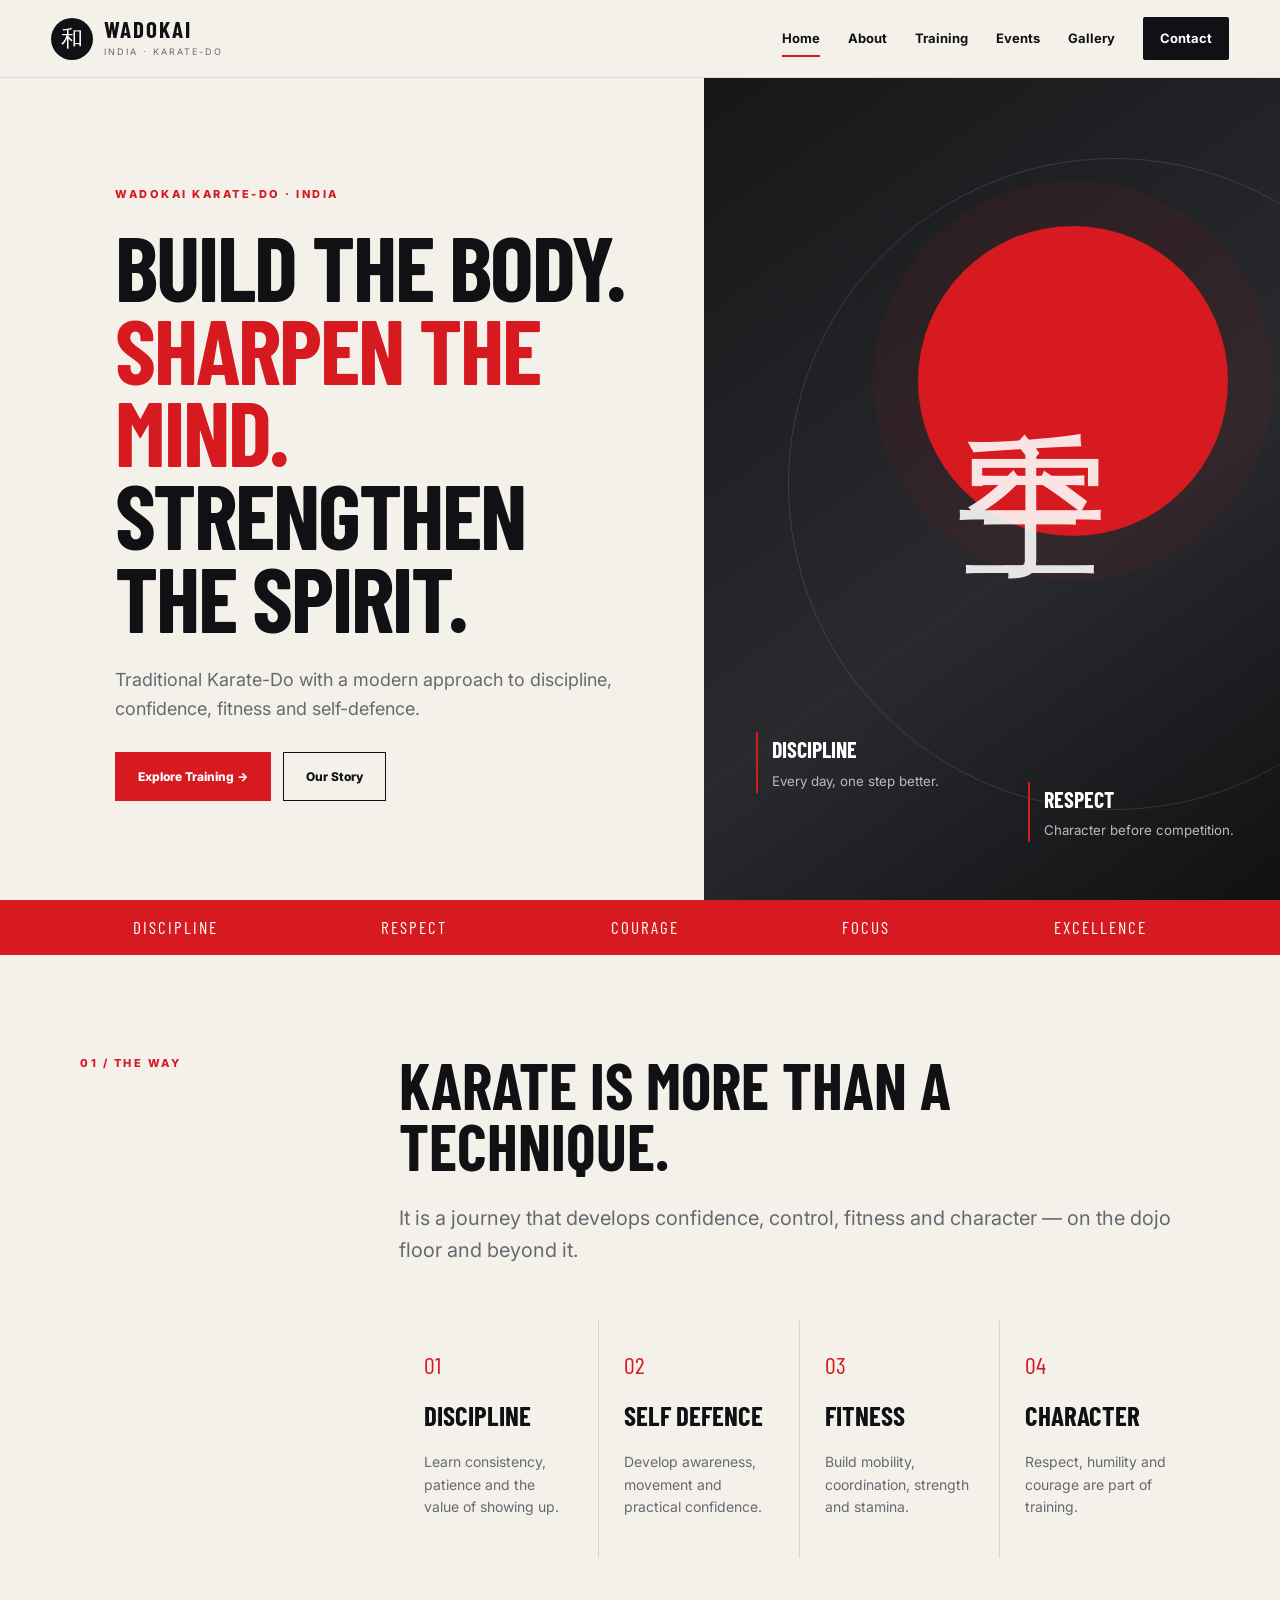
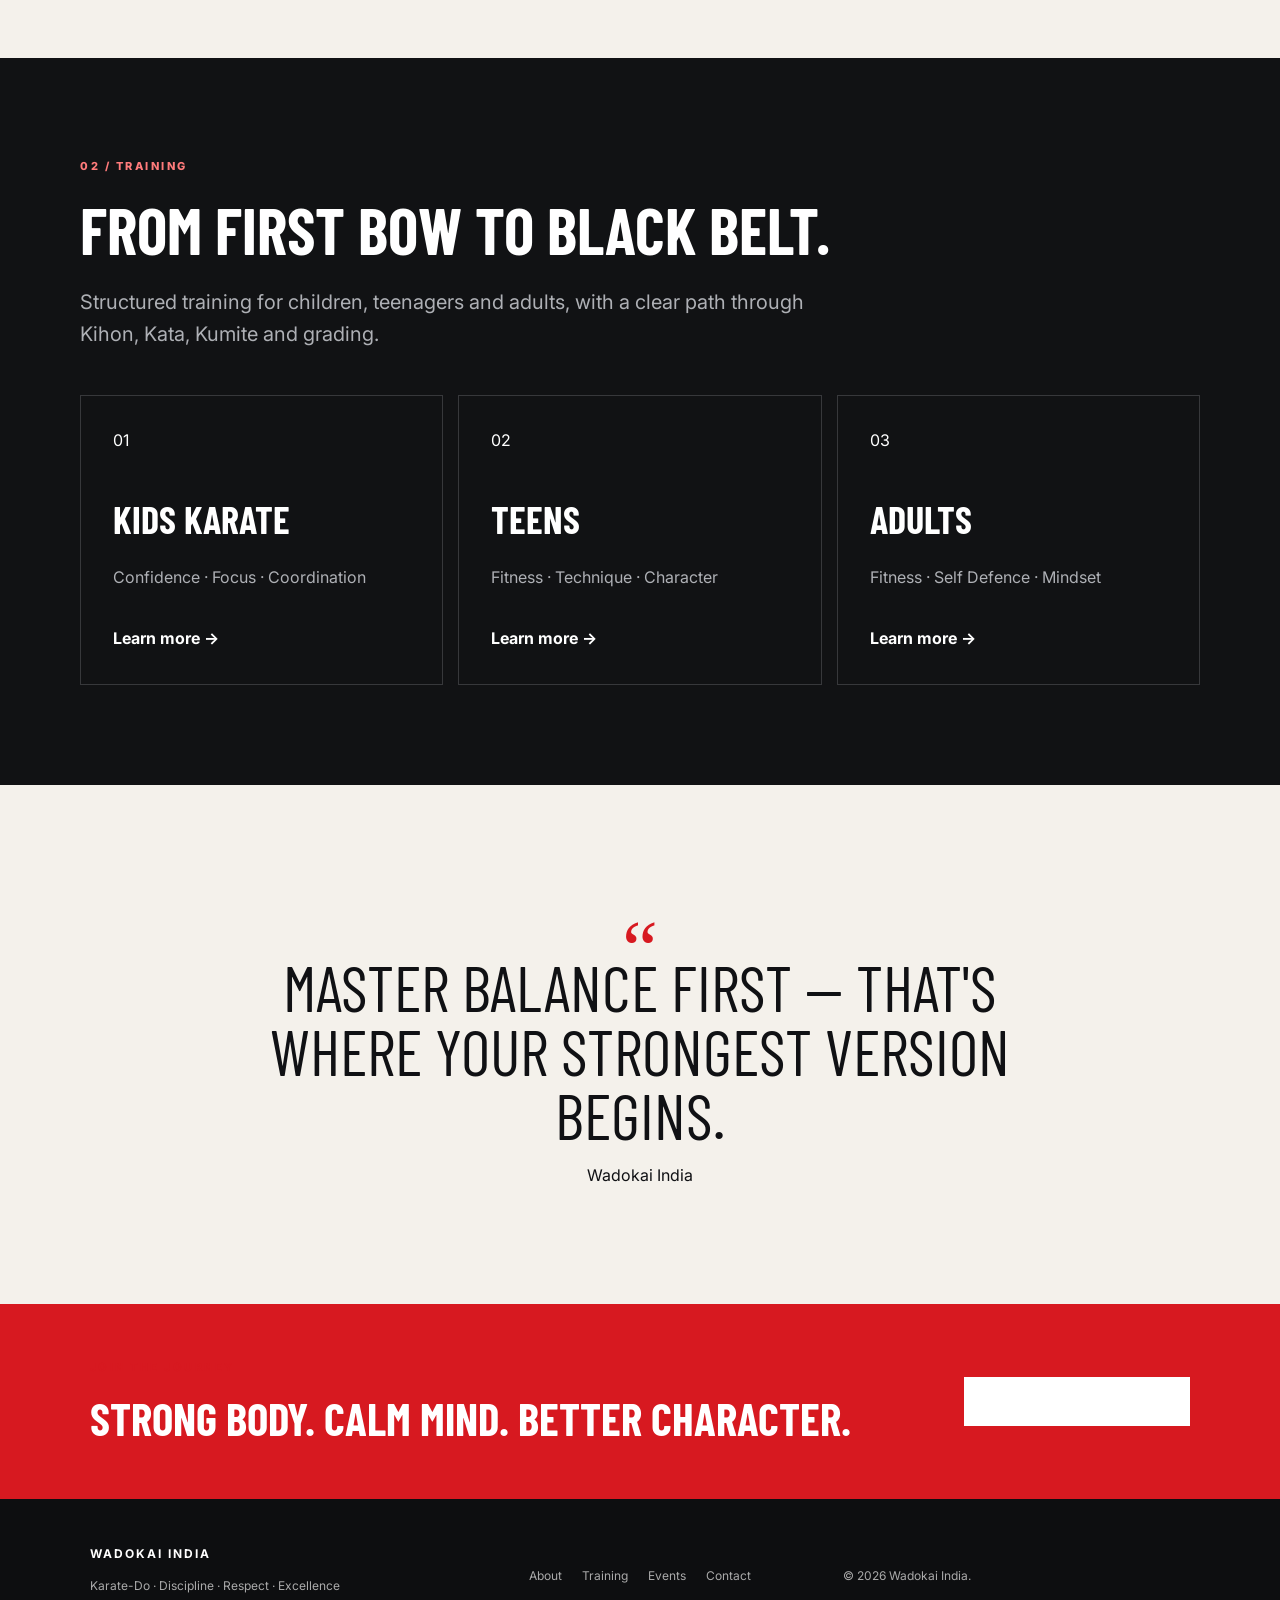
==== index.html @ 668082c5 "wadokai commit wadokai commit" ====
<!doctype html><html lang="en"><head><meta charset="utf-8"><meta name="viewport" content="width=device-width,initial-scale=1"><meta name="description" content="Wadokai India Karate-Do"><title>Wadokai India | Karate-Do</title><link rel="preconnect" href="https://fonts.googleapis.com"><link rel="preconnect" href="https://fonts.gstatic.com" crossorigin><link href="https://fonts.googleapis.com/css2?family=Barlow+Condensed:wght@500;600;700&family=Inter:wght@400;500;600;700;800&display=swap" rel="stylesheet"><link rel="stylesheet" href="assets/css/style.css"></head><body>
<header class="site-header"><a class="brand" href="index.html"><span class="brand-mark">和</span><span><strong>WADOKAI</strong><small>INDIA · KARATE-DO</small></span></a><button class="menu-toggle">☰</button><nav class="nav"><a class="active" href="index.html">Home</a><a href="about.html">About</a><a href="training.html">Training</a><a href="events.html">Events</a><a href="gallery.html">Gallery</a><a href="contact.html" class="nav-cta">Contact</a></nav></header>
<main><section class="hero"><div class="hero-content"><p class="eyebrow">WADOKAI KARATE-DO · INDIA</p><h1>Build the body.<br><span>Sharpen the mind.</span><br>Strengthen the spirit.</h1><p class="hero-copy">Traditional Karate-Do with a modern approach to discipline, confidence, fitness and self-defence.</p><div class="hero-actions"><a class="btn btn-primary" href="training.html">Explore Training →</a><a class="btn" href="about.html">Our Story</a></div></div><div class="hero-visual"><div class="sun"></div><div class="hero-kanji">空手</div><div class="hero-stat stat-one"><b>DISCIPLINE</b><small>Every day, one step better.</small></div><div class="hero-stat stat-two"><b>RESPECT</b><small>Character before competition.</small></div></div></section>
<section class="ticker"><div>DISCIPLINE</div><div>RESPECT</div><div>COURAGE</div><div>FOCUS</div><div>EXCELLENCE</div></section>
<section class="section intro"><div class="section-label">01 / THE WAY</div><div><h2>Karate is more than a technique.</h2><p class="lead">It is a journey that develops confidence, control, fitness and character — on the dojo floor and beyond it.</p><div class="feature-grid"><article><span>01</span><h3>Discipline</h3><p>Learn consistency, patience and the value of showing up.</p></article><article><span>02</span><h3>Self Defence</h3><p>Develop awareness, movement and practical confidence.</p></article><article><span>03</span><h3>Fitness</h3><p>Build mobility, coordination, strength and stamina.</p></article><article><span>04</span><h3>Character</h3><p>Respect, humility and courage are part of training.</p></article></div></div></section>
<section class="dark-section"><div class="section"><div class="section-label light">02 / TRAINING</div><h2>From first bow to black belt.</h2><p class="lead">Structured training for children, teenagers and adults, with a clear path through Kihon, Kata, Kumite and grading.</p><div class="cards"><a class="card" href="training.html#kids"><span>01</span><h3>Kids Karate</h3><p>Confidence · Focus · Coordination</p><b>Learn more →</b></a><a class="card" href="training.html#teens"><span>02</span><h3>Teens</h3><p>Fitness · Technique · Character</p><b>Learn more →</b></a><a class="card" href="training.html#adults"><span>03</span><h3>Adults</h3><p>Fitness · Self Defence · Mindset</p><b>Learn more →</b></a></div></div></section>
<section class="section quote-section"><div class="quote-mark">“</div><blockquote>Master balance first — that's where your strongest version begins.</blockquote><p>Wadokai India</p></section><section class="cta-band"><div><p class="eyebrow">JOIN THE JOURNEY</p><h2>Strong body. Calm mind. Better character.</h2></div><a class="btn btn-light" href="contact.html">Connect with Wadokai India →</a></section></main>
<footer class="footer"><div><strong>WADOKAI INDIA</strong><p>Karate-Do · Discipline · Respect · Excellence</p></div><div class="footer-links"><a href="about.html">About</a><a href="training.html">Training</a><a href="events.html">Events</a><a href="contact.html">Contact</a></div><div>© <span class="year"></span> Wadokai India.</div></footer><script src="assets/js/main.js"></script></body></html>
---- assets/css/style.css ----
:root{--ink:#101114;--muted:#666971;--paper:#f4f1eb;--white:#fff;--red:#d71920;--line:#d8d4cc;--dark:#111214;--max:1180px}*{box-sizing:border-box}html{scroll-behavior:smooth}body{margin:0;background:var(--paper);color:var(--ink);font-family:Inter,Arial,sans-serif;line-height:1.6}a{color:inherit;text-decoration:none}.site-header{height:78px;background:rgba(244,241,235,.94);backdrop-filter:blur(12px);display:flex;align-items:center;justify-content:space-between;padding:0 4vw;border-bottom:1px solid #ddd;position:sticky;top:0;z-index:50}.brand{display:flex;align-items:center;gap:11px}.brand-mark{width:42px;height:42px;border-radius:50%;background:var(--ink);color:#fff;display:grid;place-items:center;font-family:serif;font-size:22px}.brand strong{display:block;font-family:"Barlow Condensed";font-size:23px;letter-spacing:2px;line-height:1}.brand small{display:block;font-size:9px;letter-spacing:2px;color:var(--muted);margin-top:4px}.nav{display:flex;align-items:center;gap:28px;font-size:13px;font-weight:700}.nav a{position:relative;padding:27px 0}.nav a.active:after{content:"";position:absolute;left:0;right:0;bottom:19px;height:2px;background:var(--red)}.nav .nav-cta{background:var(--ink);color:#fff;padding:11px 17px;border-radius:2px}.menu-toggle{display:none;border:0;background:none;font-size:24px}.hero{min-height:calc(100vh - 78px);display:grid;grid-template-columns:55% 45%;overflow:hidden}.hero-content{padding:12vh 6vw 8vh 9vw}.eyebrow,.section-label,.tag{font-size:11px;font-weight:800;letter-spacing:2.5px}.eyebrow{color:var(--red);margin:0 0 20px}.hero h1,.page-hero h1{font-family:"Barlow Condensed";font-size:clamp(58px,7.2vw,104px);line-height:.9;letter-spacing:-2px;text-transform:uppercase;margin:0}.hero h1 span,.page-hero h1 span{color:var(--red)}.hero-copy{max-width:540px;font-size:18px;color:var(--muted);margin:28px 0}.hero-actions{display:flex;gap:12px;flex-wrap:wrap}.btn{display:inline-flex;align-items:center;gap:16px;border:1px solid var(--ink);padding:14px 22px;font-weight:800;font-size:12px}.btn-primary{background:var(--red);border-color:var(--red);color:#fff}.btn-light{background:#fff;border-color:#fff}.hero-visual{position:relative;min-height:620px;background:linear-gradient(145deg,#161719,#292a2d 58%,#101113);overflow:hidden}.hero-visual:after{content:"";position:absolute;width:650px;height:650px;border:1px solid #ffffff1f;border-radius:50%;right:-160px;top:80px}.sun{position:absolute;width:310px;height:310px;border-radius:50%;background:var(--red);right:9%;top:18%;box-shadow:0 0 0 45px #d7192012}.hero-kanji{position:absolute;right:22%;top:28%;font-size:150px;color:#fff;opacity:.88;font-family:serif;writing-mode:vertical-rl}.hero-stat{position:absolute;color:#fff;border-left:2px solid var(--red);padding-left:14px;max-width:210px;z-index:2}.hero-stat b{display:block;font-family:"Barlow Condensed";font-size:22px}.hero-stat small{color:#bbb}.stat-one{left:9%;bottom:13%}.stat-two{right:8%;bottom:7%}.ticker{background:var(--red);color:#fff;display:flex;justify-content:space-around;padding:14px 4vw;font-family:"Barlow Condensed";font-size:17px;letter-spacing:2px}.section{max-width:var(--max);margin:auto;padding:100px 30px}.section-label{color:var(--red);margin-bottom:25px}.section-label.light{color:#ff7b7b}.intro{display:grid;grid-template-columns:24% 1fr;gap:50px}.intro h2,.split h2,.section>h2{font-family:"Barlow Condensed";font-size:clamp(42px,5vw,70px);line-height:.95;text-transform:uppercase;margin:0 0 25px}.lead{font-size:20px;color:var(--muted);max-width:780px}.feature-grid{display:grid;grid-template-columns:repeat(4,1fr);gap:1px;background:var(--line);margin-top:55px}.feature-grid article{background:var(--paper);padding:25px;min-height:180px}.feature-grid span,.programme-no{color:var(--red);font-family:"Barlow Condensed";font-size:24px}.feature-grid h3{font-family:"Barlow Condensed";font-size:27px;text-transform:uppercase;margin:10px 0}.feature-grid p,.programme p{color:var(--muted);font-size:14px}.dark-section{background:var(--dark);color:#fff}.dark-section .lead{color:#aeb0b5}.cards{display:grid;grid-template-columns:repeat(3,1fr);gap:15px;margin-top:45px}.card{border:1px solid #37383b;padding:32px;min-height:260px}.card:hover{border-color:var(--red);transform:translateY(-4px)}.card h3{font-family:"Barlow Condensed";font-size:38px;text-transform:uppercase;margin:35px 0 8px}.card p{color:#aeb0b5}.card b{display:block;margin-top:35px}.quote-section{text-align:center;max-width:900px}.quote-mark{font-family:Georgia;font-size:80px;color:var(--red);height:70px}.quote-section blockquote{font-family:"Barlow Condensed";font-size:clamp(35px,5vw,65px);line-height:1;text-transform:uppercase;margin:0}.cta-band{background:var(--red);color:#fff;padding:55px 7vw;display:flex;align-items:center;justify-content:space-between;gap:30px}.cta-band h2{font-family:"Barlow Condensed";font-size:45px;line-height:.95;text-transform:uppercase;margin:5px 0}.page-hero{background:var(--dark);color:#fff;padding:110px max(30px,8vw);min-height:440px}.page-hero p{font-size:19px;color:#aaa;max-width:600px}.split{display:grid;grid-template-columns:1fr 1fr;gap:100px}.split p{color:var(--muted)}.values{background:#e9e5de}.value-list{display:grid;grid-template-columns:repeat(4,1fr);gap:1px;background:var(--line)}.value-list>div{background:#e9e5de;padding:25px}.value-list b{color:var(--red)}.value-list h3,.programme h2,.event h2{font-family:"Barlow Condensed";text-transform:uppercase}.programme-grid{display:grid;grid-template-columns:repeat(3,1fr);gap:16px}.programme{background:#fff;padding:38px;min-height:470px;border-top:4px solid var(--ink)}.programme.featured{border-top-color:var(--red);transform:translateY(-12px)}.programme h2{font-size:46px;line-height:.95}.programme ul{list-style:none;padding:20px 0 0;margin:0;border-top:1px solid var(--line)}.programme li{padding:9px 0;border-bottom:1px solid #eee;font-size:14px}.programme li:before{content:"✓";color:var(--red);font-weight:800;margin-right:10px}.timeline{display:grid;grid-template-columns:repeat(4,1fr);gap:25px;margin-top:45px}.timeline>div{border-left:1px solid #444;padding-left:18px}.timeline h3{font-family:"Barlow Condensed";font-size:32px;text-transform:uppercase}.timeline p{color:#aaa;font-size:14px}.event-list{border-top:1px solid var(--line)}.event{display:grid;grid-template-columns:100px 1fr 100px;gap:30px;align-items:center;padding:28px 0;border-bottom:1px solid var(--line)}.date{background:var(--ink);color:#fff;width:82px;height:82px;display:grid;place-content:center;text-align:center}.date strong{font-family:"Barlow Condensed";font-size:36px;line-height:1}.event h2{font-size:35px;margin:2px 0}.event p{color:var(--muted);margin:5px 0}.event .tag{color:var(--red)}.gallery-grid{display:grid;grid-template-columns:repeat(3,1fr);grid-auto-rows:250px;gap:14px}.gallery-item{position:relative;background:#202124;overflow:hidden}.gallery-item.tall{grid-row:span 2}.gallery-item.wide{grid-column:span 2}.placeholder{width:100%;height:100%;display:grid;place-items:center;text-align:center;color:#666;font-family:"Barlow Condensed";font-size:32px;letter-spacing:2px;background:linear-gradient(135deg,#222326,#34363a)}.gallery-item span{position:absolute;left:15px;bottom:12px;background:#fff;padding:5px 9px;font-size:11px;font-weight:800}.contact-grid{display:grid;grid-template-columns:1fr 1fr;gap:100px}.contact-detail{border-top:1px solid var(--line);padding:17px 0}.contact-detail span{display:block;font-size:10px;letter-spacing:2px;color:var(--muted)}.contact-detail a{font-weight:700}.social-row{display:flex;gap:20px;margin-top:25px;font-weight:700;font-size:13px}.contact-form{background:#fff;padding:35px}.contact-form label{display:block;font-size:12px;font-weight:800;margin-bottom:18px}.contact-form input,.contact-form textarea{display:block;width:100%;border:1px solid #d5d2cc;background:#faf9f6;padding:13px;margin-top:7px;font:inherit}.form-note{font-size:11px;color:var(--muted)}.footer{background:#0d0e10;color:#aaa;padding:45px 7vw;display:grid;grid-template-columns:1fr 1fr 1fr;gap:30px;align-items:center;font-size:12px}.footer strong{color:#fff;letter-spacing:2px}.footer-links{display:flex;gap:20px;justify-content:center}@media(max-width:850px){.site-header{height:68px}.nav{display:none;position:absolute;top:68px;left:0;right:0;background:var(--paper);padding:15px 6vw;border-bottom:1px solid var(--line);flex-direction:column;gap:0}.nav.open{display:flex}.nav a{padding:13px 0}.nav .nav-cta{padding:12px}.menu-toggle{display:block}.hero{grid-template-columns:1fr}.hero-content{padding:80px 8vw}.hero-visual{min-height:480px}.intro,.split,.contact-grid{grid-template-columns:1fr;gap:35px}.feature-grid,.value-list,.programme-grid,.timeline{grid-template-columns:1fr 1fr}.cards{grid-template-columns:1fr}.programme.featured{transform:none}.event{grid-template-columns:75px 1fr}.event .text-link{grid-column:2}.gallery-grid{grid-template-columns:1fr 1fr}.gallery-item.wide{grid-column:span 2}.footer{grid-template-columns:1fr;text-align:center}.footer-links{justify-content:center}.cta-band{flex-direction:column;align-items:flex-start}}@media(max-width:520px){.hero h1,.page-hero h1{font-size:58px}.feature-grid,.value-list,.programme-grid,.timeline,.gallery-grid{grid-template-columns:1fr}.gallery-item.tall,.gallery-item.wide{grid-row:auto;grid-column:auto;min-height:250px}.section{padding:70px 22px}.page-hero{padding:80px 22px}.event{grid-template-columns:60px 1fr}.date{width:60px;height:60px}.event h2{font-size:28px}}
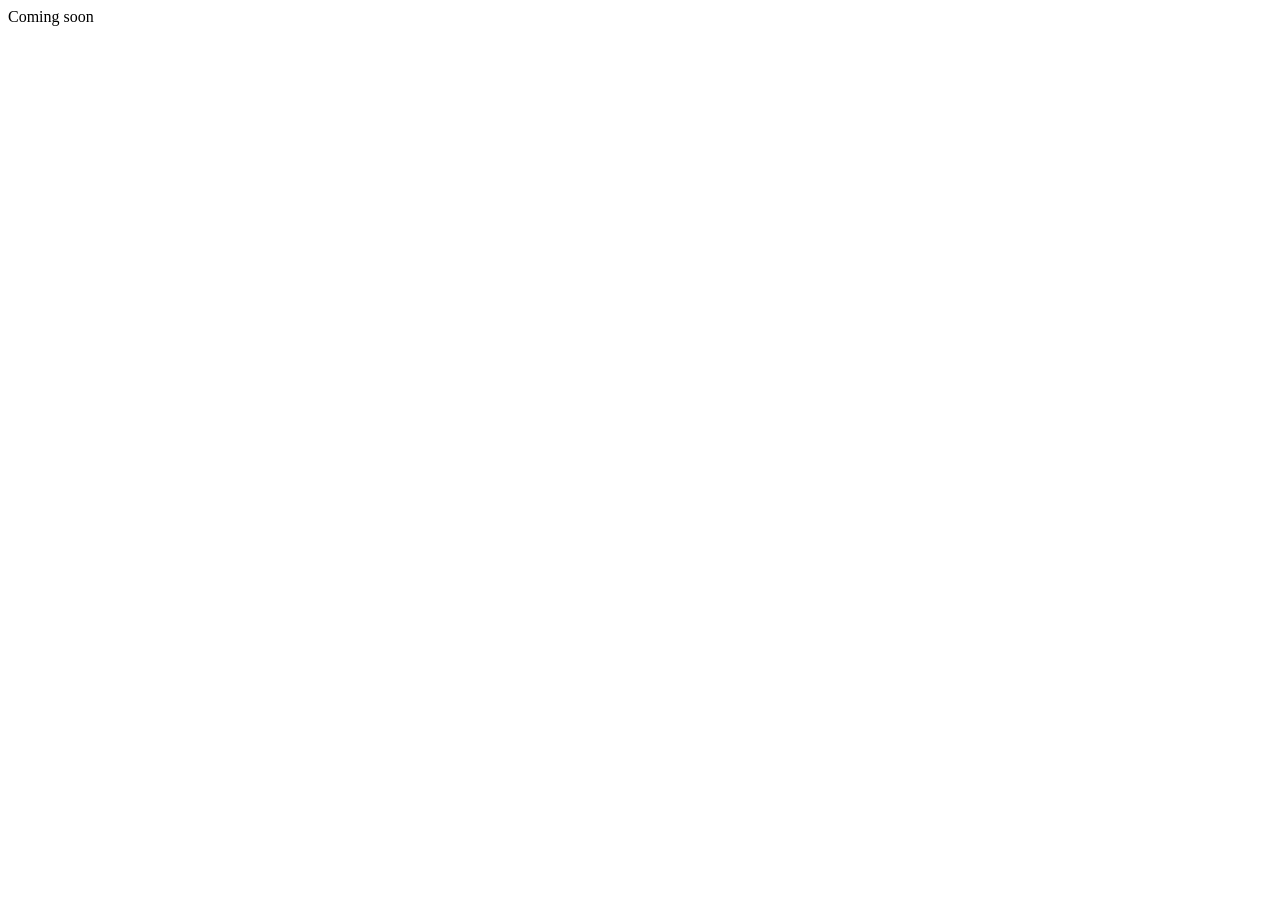
==== commit db6656c9: "Update index.html" ====
--- a/index.html
+++ b/index.html
@@ -1,8 +1,8 @@
-<!doctype html><html lang="en"><head><meta charset="utf-8"><meta name="viewport" content="width=device-width,initial-scale=1"><meta name="description" content="Wadokai India Karate-Do"><title>Wadokai India | Karate-Do</title><link rel="preconnect" href="https://fonts.googleapis.com"><link rel="preconnect" href="https://fonts.gstatic.com" crossorigin><link href="https://fonts.googleapis.com/css2?family=Barlow+Condensed:wght@500;600;700&family=Inter:wght@400;500;600;700;800&display=swap" rel="stylesheet"><link rel="stylesheet" href="assets/css/style.css"></head><body>
+Coming soon<!--<!doctype html><html lang="en"><head><meta charset="utf-8"><meta name="viewport" content="width=device-width,initial-scale=1"><meta name="description" content="Wadokai India Karate-Do"><title>Wadokai India | Karate-Do</title><link rel="preconnect" href="https://fonts.googleapis.com"><link rel="preconnect" href="https://fonts.gstatic.com" crossorigin><link href="https://fonts.googleapis.com/css2?family=Barlow+Condensed:wght@500;600;700&family=Inter:wght@400;500;600;700;800&display=swap" rel="stylesheet"><link rel="stylesheet" href="assets/css/style.css"></head><body>
 <header class="site-header"><a class="brand" href="index.html"><span class="brand-mark">和</span><span><strong>WADOKAI</strong><small>INDIA · KARATE-DO</small></span></a><button class="menu-toggle">☰</button><nav class="nav"><a class="active" href="index.html">Home</a><a href="about.html">About</a><a href="training.html">Training</a><a href="events.html">Events</a><a href="gallery.html">Gallery</a><a href="contact.html" class="nav-cta">Contact</a></nav></header>
 <main><section class="hero"><div class="hero-content"><p class="eyebrow">WADOKAI KARATE-DO · INDIA</p><h1>Build the body.<br><span>Sharpen the mind.</span><br>Strengthen the spirit.</h1><p class="hero-copy">Traditional Karate-Do with a modern approach to discipline, confidence, fitness and self-defence.</p><div class="hero-actions"><a class="btn btn-primary" href="training.html">Explore Training →</a><a class="btn" href="about.html">Our Story</a></div></div><div class="hero-visual"><div class="sun"></div><div class="hero-kanji">空手</div><div class="hero-stat stat-one"><b>DISCIPLINE</b><small>Every day, one step better.</small></div><div class="hero-stat stat-two"><b>RESPECT</b><small>Character before competition.</small></div></div></section>
 <section class="ticker"><div>DISCIPLINE</div><div>RESPECT</div><div>COURAGE</div><div>FOCUS</div><div>EXCELLENCE</div></section>
 <section class="section intro"><div class="section-label">01 / THE WAY</div><div><h2>Karate is more than a technique.</h2><p class="lead">It is a journey that develops confidence, control, fitness and character — on the dojo floor and beyond it.</p><div class="feature-grid"><article><span>01</span><h3>Discipline</h3><p>Learn consistency, patience and the value of showing up.</p></article><article><span>02</span><h3>Self Defence</h3><p>Develop awareness, movement and practical confidence.</p></article><article><span>03</span><h3>Fitness</h3><p>Build mobility, coordination, strength and stamina.</p></article><article><span>04</span><h3>Character</h3><p>Respect, humility and courage are part of training.</p></article></div></div></section>
 <section class="dark-section"><div class="section"><div class="section-label light">02 / TRAINING</div><h2>From first bow to black belt.</h2><p class="lead">Structured training for children, teenagers and adults, with a clear path through Kihon, Kata, Kumite and grading.</p><div class="cards"><a class="card" href="training.html#kids"><span>01</span><h3>Kids Karate</h3><p>Confidence · Focus · Coordination</p><b>Learn more →</b></a><a class="card" href="training.html#teens"><span>02</span><h3>Teens</h3><p>Fitness · Technique · Character</p><b>Learn more →</b></a><a class="card" href="training.html#adults"><span>03</span><h3>Adults</h3><p>Fitness · Self Defence · Mindset</p><b>Learn more →</b></a></div></div></section>
 <section class="section quote-section"><div class="quote-mark">“</div><blockquote>Master balance first — that's where your strongest version begins.</blockquote><p>Wadokai India</p></section><section class="cta-band"><div><p class="eyebrow">JOIN THE JOURNEY</p><h2>Strong body. Calm mind. Better character.</h2></div><a class="btn btn-light" href="contact.html">Connect with Wadokai India →</a></section></main>
-<footer class="footer"><div><strong>WADOKAI INDIA</strong><p>Karate-Do · Discipline · Respect · Excellence</p></div><div class="footer-links"><a href="about.html">About</a><a href="training.html">Training</a><a href="events.html">Events</a><a href="contact.html">Contact</a></div><div>© <span class="year"></span> Wadokai India.</div></footer><script src="assets/js/main.js"></script></body></html>+<footer class="footer"><div><strong>WADOKAI INDIA</strong><p>Karate-Do · Discipline · Respect · Excellence</p></div><div class="footer-links"><a href="about.html">About</a><a href="training.html">Training</a><a href="events.html">Events</a><a href="contact.html">Contact</a></div><div>© <span class="year"></span> Wadokai India.</div></footer><script src="assets/js/main.js"></script></body></html>-->
